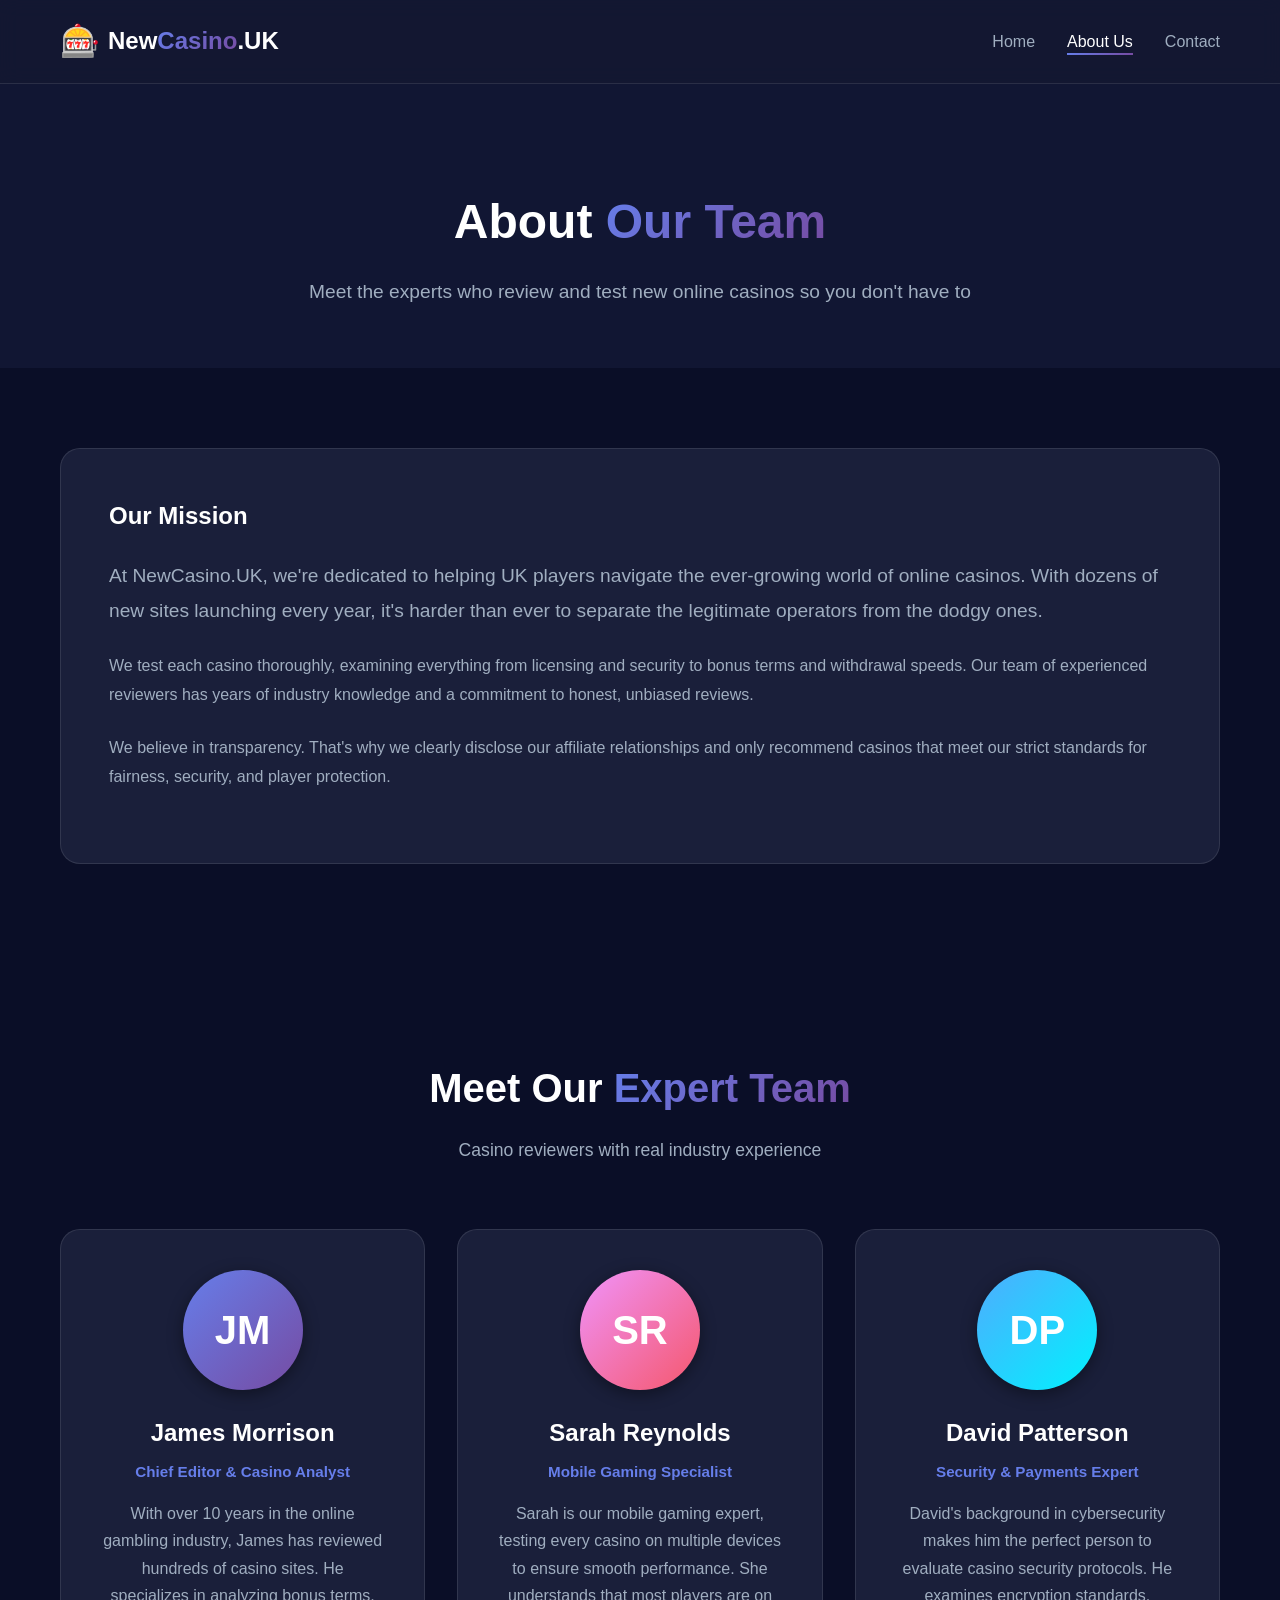
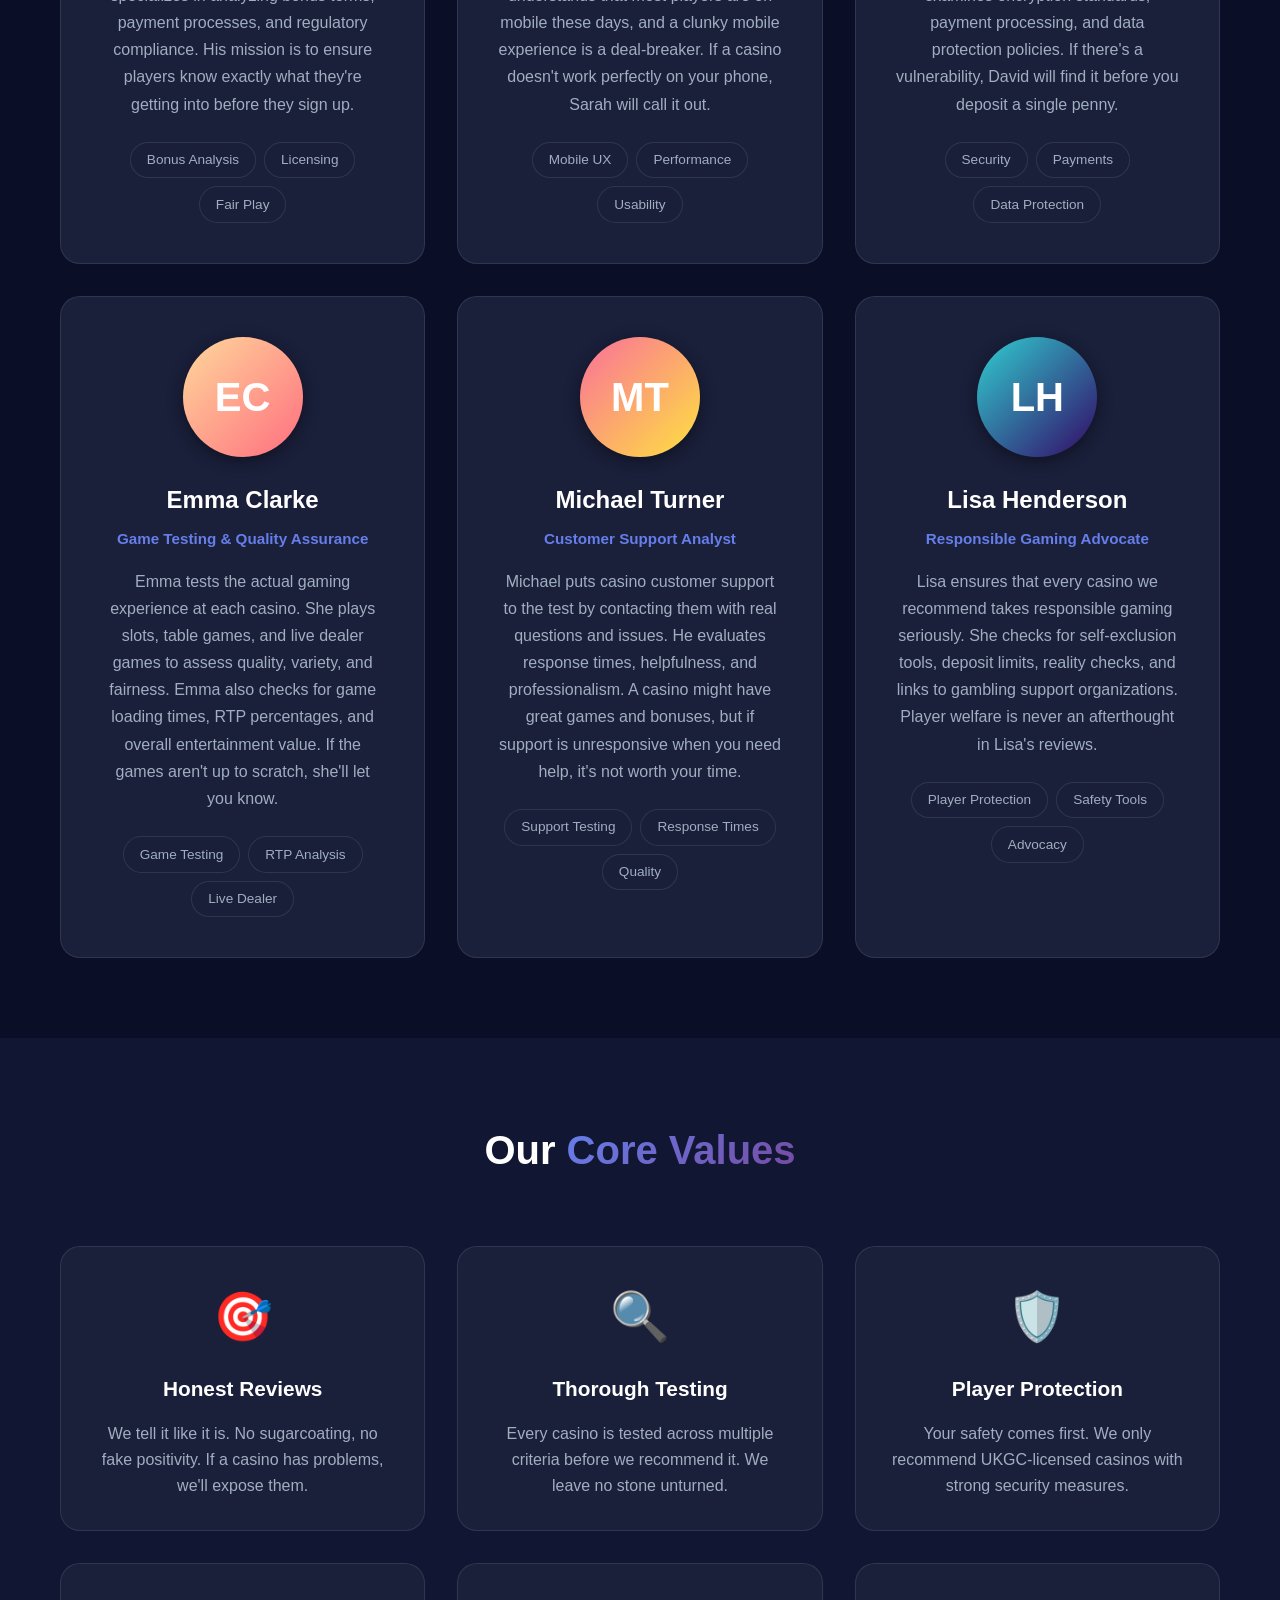
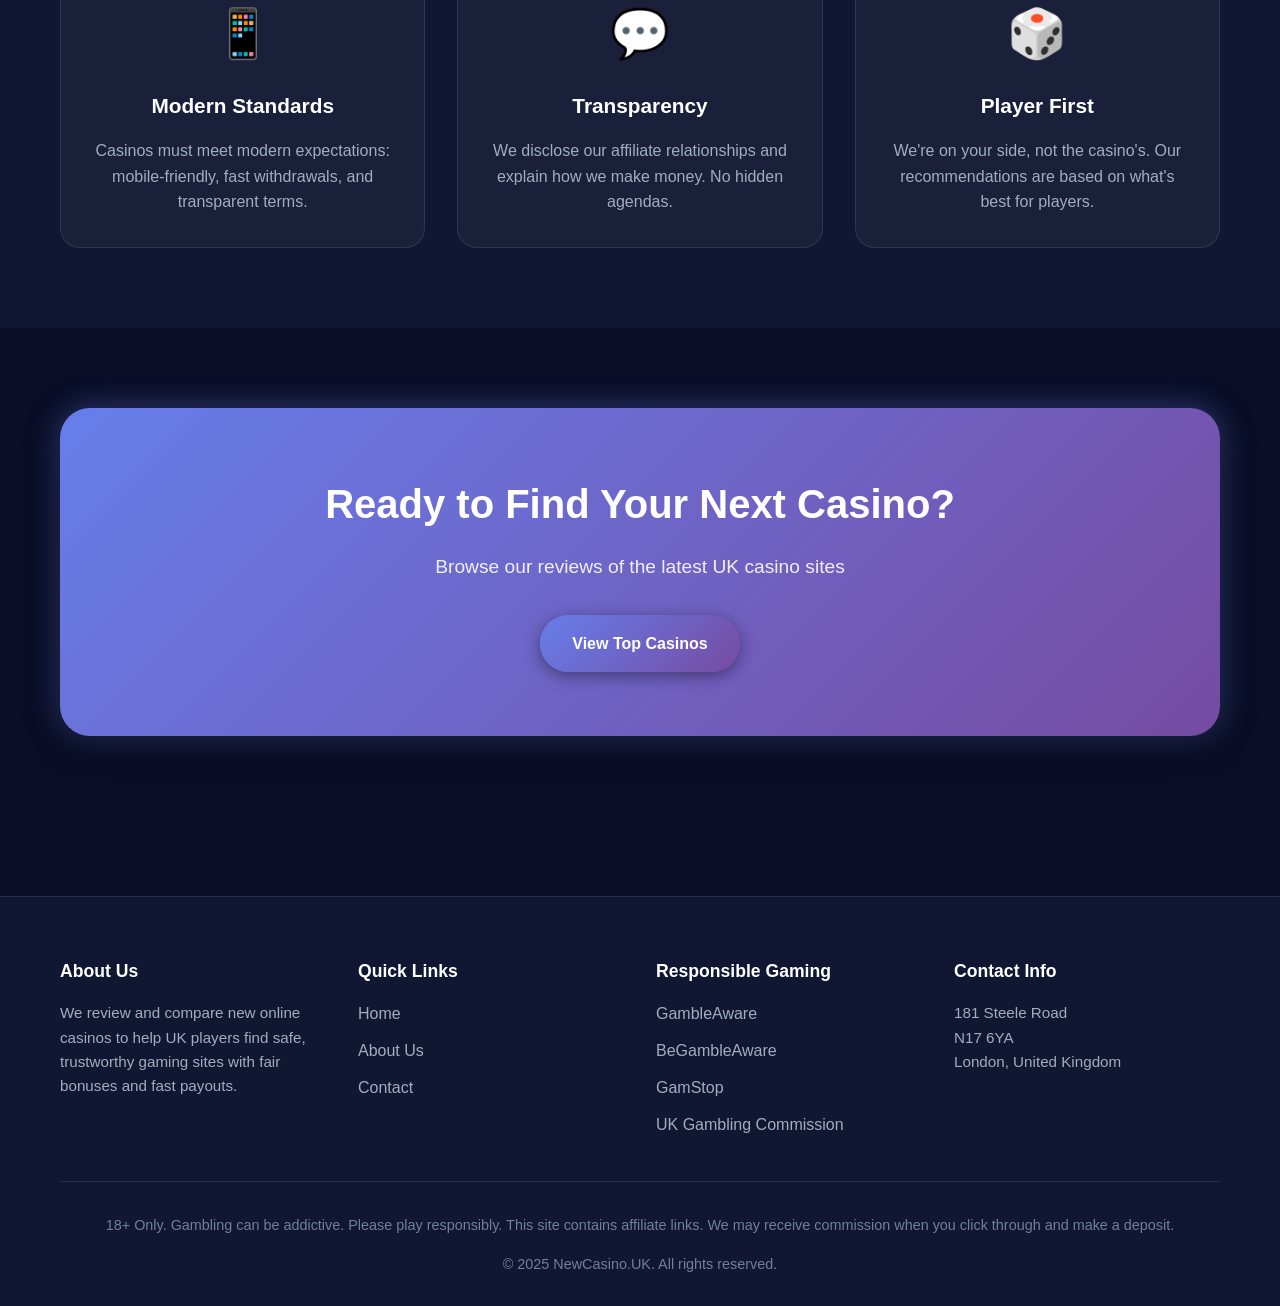
==== about.html @ 3e22e23f "Create modern 3-page casino comparison website Features: - Homepage with hero section, animated stat" ====
<!DOCTYPE html>
<html lang="en">
<head>
    <meta charset="UTF-8">
    <meta name="viewport" content="width=device-width, initial-scale=1.0">
    <title>About Us | New Online Casino UK</title>
    <meta name="description" content="Meet the team behind NewCasino.UK. Expert reviewers dedicated to finding the best new online casinos for UK players.">
    <link rel="stylesheet" href="styles.css">
</head>
<body>
    <!-- Navigation -->
    <nav class="navbar">
        <div class="container">
            <div class="nav-brand">
                <span class="logo-icon">🎰</span>
                <span class="logo-text">New<span class="gradient-text">Casino</span>.UK</span>
            </div>
            <ul class="nav-menu">
                <li><a href="index.html">Home</a></li>
                <li><a href="about.html" class="active">About Us</a></li>
                <li><a href="contact.html">Contact</a></li>
            </ul>
        </div>
    </nav>

    <!-- Page Header -->
    <section class="page-header">
        <div class="container">
            <h1>About <span class="gradient-text">Our Team</span></h1>
            <p>Meet the experts who review and test new online casinos so you don't have to</p>
        </div>
    </section>

    <!-- Mission Section -->
    <section class="mission-section">
        <div class="container">
            <div class="content-card">
                <h2>Our Mission</h2>
                <p class="intro-text">
                    At NewCasino.UK, we're dedicated to helping UK players navigate the ever-growing world of online casinos. With dozens of new sites launching every year, it's harder than ever to separate the legitimate operators from the dodgy ones.
                </p>
                <p>
                    We test each casino thoroughly, examining everything from licensing and security to bonus terms and withdrawal speeds. Our team of experienced reviewers has years of industry knowledge and a commitment to honest, unbiased reviews.
                </p>
                <p>
                    We believe in transparency. That's why we clearly disclose our affiliate relationships and only recommend casinos that meet our strict standards for fairness, security, and player protection.
                </p>
            </div>
        </div>
    </section>

    <!-- Team Section -->
    <section class="team-section">
        <div class="container">
            <div class="section-header">
                <h2>Meet Our <span class="gradient-text">Expert Team</span></h2>
                <p>Casino reviewers with real industry experience</p>
            </div>

            <div class="team-grid">
                <!-- Team Member 1 -->
                <div class="team-card">
                    <div class="avatar-circle gradient-1">
                        <span>JM</span>
                    </div>
                    <h3>James Morrison</h3>
                    <p class="role">Chief Editor & Casino Analyst</p>
                    <p class="bio">
                        With over 10 years in the online gambling industry, James has reviewed hundreds of casino sites. He specializes in analyzing bonus terms, payment processes, and regulatory compliance. His mission is to ensure players know exactly what they're getting into before they sign up.
                    </p>
                    <div class="expertise">
                        <span class="tag">Bonus Analysis</span>
                        <span class="tag">Licensing</span>
                        <span class="tag">Fair Play</span>
                    </div>
                </div>

                <!-- Team Member 2 -->
                <div class="team-card">
                    <div class="avatar-circle gradient-2">
                        <span>SR</span>
                    </div>
                    <h3>Sarah Reynolds</h3>
                    <p class="role">Mobile Gaming Specialist</p>
                    <p class="bio">
                        Sarah is our mobile gaming expert, testing every casino on multiple devices to ensure smooth performance. She understands that most players are on mobile these days, and a clunky mobile experience is a deal-breaker. If a casino doesn't work perfectly on your phone, Sarah will call it out.
                    </p>
                    <div class="expertise">
                        <span class="tag">Mobile UX</span>
                        <span class="tag">Performance</span>
                        <span class="tag">Usability</span>
                    </div>
                </div>

                <!-- Team Member 3 -->
                <div class="team-card">
                    <div class="avatar-circle gradient-3">
                        <span>DP</span>
                    </div>
                    <h3>David Patterson</h3>
                    <p class="role">Security & Payments Expert</p>
                    <p class="bio">
                        David's background in cybersecurity makes him the perfect person to evaluate casino security protocols. He examines encryption standards, payment processing, and data protection policies. If there's a vulnerability, David will find it before you deposit a single penny.
                    </p>
                    <div class="expertise">
                        <span class="tag">Security</span>
                        <span class="tag">Payments</span>
                        <span class="tag">Data Protection</span>
                    </div>
                </div>

                <!-- Team Member 4 -->
                <div class="team-card">
                    <div class="avatar-circle gradient-4">
                        <span>EC</span>
                    </div>
                    <h3>Emma Clarke</h3>
                    <p class="role">Game Testing & Quality Assurance</p>
                    <p class="bio">
                        Emma tests the actual gaming experience at each casino. She plays slots, table games, and live dealer games to assess quality, variety, and fairness. Emma also checks for game loading times, RTP percentages, and overall entertainment value. If the games aren't up to scratch, she'll let you know.
                    </p>
                    <div class="expertise">
                        <span class="tag">Game Testing</span>
                        <span class="tag">RTP Analysis</span>
                        <span class="tag">Live Dealer</span>
                    </div>
                </div>

                <!-- Team Member 5 -->
                <div class="team-card">
                    <div class="avatar-circle gradient-5">
                        <span>MT</span>
                    </div>
                    <h3>Michael Turner</h3>
                    <p class="role">Customer Support Analyst</p>
                    <p class="bio">
                        Michael puts casino customer support to the test by contacting them with real questions and issues. He evaluates response times, helpfulness, and professionalism. A casino might have great games and bonuses, but if support is unresponsive when you need help, it's not worth your time.
                    </p>
                    <div class="expertise">
                        <span class="tag">Support Testing</span>
                        <span class="tag">Response Times</span>
                        <span class="tag">Quality</span>
                    </div>
                </div>

                <!-- Team Member 6 -->
                <div class="team-card">
                    <div class="avatar-circle gradient-6">
                        <span>LH</span>
                    </div>
                    <h3>Lisa Henderson</h3>
                    <p class="role">Responsible Gaming Advocate</p>
                    <p class="bio">
                        Lisa ensures that every casino we recommend takes responsible gaming seriously. She checks for self-exclusion tools, deposit limits, reality checks, and links to gambling support organizations. Player welfare is never an afterthought in Lisa's reviews.
                    </p>
                    <div class="expertise">
                        <span class="tag">Player Protection</span>
                        <span class="tag">Safety Tools</span>
                        <span class="tag">Advocacy</span>
                    </div>
                </div>
            </div>
        </div>
    </section>

    <!-- Values Section -->
    <section class="values-section">
        <div class="container">
            <div class="section-header">
                <h2>Our <span class="gradient-text">Core Values</span></h2>
            </div>

            <div class="values-grid">
                <div class="value-card">
                    <div class="value-icon">🎯</div>
                    <h3>Honest Reviews</h3>
                    <p>We tell it like it is. No sugarcoating, no fake positivity. If a casino has problems, we'll expose them.</p>
                </div>

                <div class="value-card">
                    <div class="value-icon">🔍</div>
                    <h3>Thorough Testing</h3>
                    <p>Every casino is tested across multiple criteria before we recommend it. We leave no stone unturned.</p>
                </div>

                <div class="value-card">
                    <div class="value-icon">🛡️</div>
                    <h3>Player Protection</h3>
                    <p>Your safety comes first. We only recommend UKGC-licensed casinos with strong security measures.</p>
                </div>

                <div class="value-card">
                    <div class="value-icon">📱</div>
                    <h3>Modern Standards</h3>
                    <p>Casinos must meet modern expectations: mobile-friendly, fast withdrawals, and transparent terms.</p>
                </div>

                <div class="value-card">
                    <div class="value-icon">💬</div>
                    <h3>Transparency</h3>
                    <p>We disclose our affiliate relationships and explain how we make money. No hidden agendas.</p>
                </div>

                <div class="value-card">
                    <div class="value-icon">🎲</div>
                    <h3>Player First</h3>
                    <p>We're on your side, not the casino's. Our recommendations are based on what's best for players.</p>
                </div>
            </div>
        </div>
    </section>

    <!-- CTA Section -->
    <section class="cta-section">
        <div class="container">
            <div class="cta-card">
                <h2>Ready to Find Your Next Casino?</h2>
                <p>Browse our reviews of the latest UK casino sites</p>
                <a href="index.html#casinos" class="btn btn-primary">View Top Casinos</a>
            </div>
        </div>
    </section>

    <!-- Footer -->
    <footer class="footer">
        <div class="container">
            <div class="footer-grid">
                <div class="footer-col">
                    <h4>About Us</h4>
                    <p>We review and compare new online casinos to help UK players find safe, trustworthy gaming sites with fair bonuses and fast payouts.</p>
                </div>
                <div class="footer-col">
                    <h4>Quick Links</h4>
                    <ul>
                        <li><a href="index.html">Home</a></li>
                        <li><a href="about.html">About Us</a></li>
                        <li><a href="contact.html">Contact</a></li>
                    </ul>
                </div>
                <div class="footer-col">
                    <h4>Responsible Gaming</h4>
                    <ul>
                        <li><a href="https://www.gambleaware.org" target="_blank" rel="noopener">GambleAware</a></li>
                        <li><a href="https://www.begambleaware.org" target="_blank" rel="noopener">BeGambleAware</a></li>
                        <li><a href="https://www.gamstop.co.uk" target="_blank" rel="noopener">GamStop</a></li>
                        <li><a href="https://www.gamblingcommission.gov.uk" target="_blank" rel="noopener">UK Gambling Commission</a></li>
                    </ul>
                </div>
                <div class="footer-col">
                    <h4>Contact Info</h4>
                    <p>181 Steele Road<br>N17 6YA<br>London, United Kingdom</p>
                </div>
            </div>
            <div class="footer-bottom">
                <p class="disclaimer">
                    18+ Only. Gambling can be addictive. Please play responsibly. This site contains affiliate links. We may receive commission when you click through and make a deposit.
                </p>
                <p>&copy; 2025 NewCasino.UK. All rights reserved.</p>
            </div>
        </div>
    </footer>

    <script src="script.js"></script>
</body>
</html>
---- styles.css ----
/* ====================================
   RESET & BASE STYLES
   ==================================== */
* {
    margin: 0;
    padding: 0;
    box-sizing: border-box;
}

:root {
    /* Dark Theme Colors */
    --bg-primary: #0a0e27;
    --bg-secondary: #111633;
    --bg-card: #1a1f3a;
    --bg-card-hover: #202747;

    /* Gradient Colors */
    --gradient-primary: linear-gradient(135deg, #667eea 0%, #764ba2 100%);
    --gradient-secondary: linear-gradient(135deg, #f093fb 0%, #f5576c 100%);
    --gradient-success: linear-gradient(135deg, #4facfe 0%, #00f2fe 100%);
    --gradient-gold: linear-gradient(135deg, #ffd89b 0%, #ff6e7f 100%);

    /* Text Colors */
    --text-primary: #ffffff;
    --text-secondary: #a0aec0;
    --text-muted: #718096;

    /* Accent Colors */
    --accent-purple: #667eea;
    --accent-pink: #f093fb;
    --accent-blue: #4facfe;
    --accent-gold: #ffd89b;

    /* Glass Effect */
    --glass-bg: rgba(26, 31, 58, 0.6);
    --glass-border: rgba(255, 255, 255, 0.1);

    /* Shadows & Glows */
    --shadow-sm: 0 2px 8px rgba(0, 0, 0, 0.3);
    --shadow-md: 0 4px 16px rgba(0, 0, 0, 0.4);
    --shadow-lg: 0 8px 32px rgba(0, 0, 0, 0.5);
    --glow-purple: 0 0 30px rgba(102, 126, 234, 0.5);
    --glow-pink: 0 0 30px rgba(240, 147, 251, 0.5);
}

body {
    font-family: -apple-system, BlinkMacSystemFont, 'Segoe UI', Roboto, 'Helvetica Neue', Arial, sans-serif;
    background: var(--bg-primary);
    color: var(--text-primary);
    line-height: 1.6;
    overflow-x: hidden;
}

.container {
    max-width: 1200px;
    margin: 0 auto;
    padding: 0 20px;
}

/* ====================================
   NAVIGATION
   ==================================== */
.navbar {
    background: var(--glass-bg);
    backdrop-filter: blur(10px);
    border-bottom: 1px solid var(--glass-border);
    padding: 1rem 0;
    position: sticky;
    top: 0;
    z-index: 1000;
    animation: slideDown 0.5s ease;
}

@keyframes slideDown {
    from {
        transform: translateY(-100%);
        opacity: 0;
    }
    to {
        transform: translateY(0);
        opacity: 1;
    }
}

.navbar .container {
    display: flex;
    justify-content: space-between;
    align-items: center;
}

.nav-brand {
    display: flex;
    align-items: center;
    gap: 0.5rem;
    font-size: 1.5rem;
    font-weight: bold;
}

.logo-icon {
    font-size: 2rem;
}

.logo-text {
    color: var(--text-primary);
}

.gradient-text {
    background: var(--gradient-primary);
    -webkit-background-clip: text;
    -webkit-text-fill-color: transparent;
    background-clip: text;
}

.nav-menu {
    display: flex;
    list-style: none;
    gap: 2rem;
}

.nav-menu a {
    color: var(--text-secondary);
    text-decoration: none;
    font-weight: 500;
    transition: color 0.3s ease;
    position: relative;
}

.nav-menu a:hover,
.nav-menu a.active {
    color: var(--text-primary);
}

.nav-menu a::after {
    content: '';
    position: absolute;
    bottom: -5px;
    left: 0;
    width: 0;
    height: 2px;
    background: var(--gradient-primary);
    transition: width 0.3s ease;
}

.nav-menu a:hover::after,
.nav-menu a.active::after {
    width: 100%;
}

/* ====================================
   HERO SECTION
   ==================================== */
.hero {
    position: relative;
    padding: 120px 0 80px;
    overflow: hidden;
}

.hero-background {
    position: absolute;
    top: 0;
    left: 0;
    right: 0;
    bottom: 0;
    background:
        radial-gradient(circle at 20% 50%, rgba(102, 126, 234, 0.15) 0%, transparent 50%),
        radial-gradient(circle at 80% 50%, rgba(240, 147, 251, 0.15) 0%, transparent 50%);
    animation: gradientShift 15s ease infinite;
}

@keyframes gradientShift {
    0%, 100% { opacity: 1; }
    50% { opacity: 0.7; }
}

.hero .container {
    position: relative;
    z-index: 1;
    text-align: center;
}

.hero-badge {
    display: inline-block;
    padding: 0.5rem 1.5rem;
    background: var(--glass-bg);
    border: 1px solid var(--glass-border);
    border-radius: 50px;
    font-size: 0.9rem;
    margin-bottom: 2rem;
    animation: fadeInUp 0.8s ease;
}

.glow-badge {
    box-shadow: var(--glow-purple);
    animation: pulse 3s ease infinite;
}

@keyframes pulse {
    0%, 100% { box-shadow: var(--glow-purple); }
    50% { box-shadow: 0 0 40px rgba(102, 126, 234, 0.7); }
}

@keyframes fadeInUp {
    from {
        transform: translateY(30px);
        opacity: 0;
    }
    to {
        transform: translateY(0);
        opacity: 1;
    }
}

.hero-title {
    font-size: 3.5rem;
    font-weight: 800;
    line-height: 1.2;
    margin-bottom: 1.5rem;
    animation: fadeInUp 1s ease;
}

.gradient-text-hero {
    background: var(--gradient-primary);
    -webkit-background-clip: text;
    -webkit-text-fill-color: transparent;
    background-clip: text;
    animation: gradientText 3s ease infinite;
    background-size: 200% 200%;
}

@keyframes gradientText {
    0%, 100% { background-position: 0% 50%; }
    50% { background-position: 100% 50%; }
}

.hero-subtitle {
    font-size: 1.2rem;
    color: var(--text-secondary);
    margin-bottom: 2.5rem;
    animation: fadeInUp 1.2s ease;
}

.hero-cta {
    display: flex;
    gap: 1rem;
    justify-content: center;
    animation: fadeInUp 1.4s ease;
}

/* ====================================
   BUTTONS
   ==================================== */
.btn {
    display: inline-block;
    padding: 1rem 2rem;
    border-radius: 50px;
    font-weight: 600;
    text-decoration: none;
    transition: all 0.3s ease;
    border: none;
    cursor: pointer;
    font-size: 1rem;
}

.btn-primary {
    background: var(--gradient-primary);
    color: var(--text-primary);
    box-shadow: var(--shadow-md);
}

.btn-primary:hover {
    transform: translateY(-3px);
    box-shadow: var(--glow-purple);
}

.btn-secondary {
    background: var(--glass-bg);
    color: var(--text-primary);
    border: 1px solid var(--glass-border);
    backdrop-filter: blur(10px);
}

.btn-secondary:hover {
    background: var(--bg-card-hover);
    border-color: var(--accent-purple);
}

.btn-casino {
    width: 100%;
    background: var(--gradient-primary);
    color: var(--text-primary);
    box-shadow: var(--shadow-sm);
    text-align: center;
}

.btn-casino:hover {
    transform: translateY(-2px);
    box-shadow: var(--glow-purple);
}

/* ====================================
   STATS SECTION
   ==================================== */
.stats-section {
    padding: 60px 0;
    background: var(--bg-secondary);
}

.stats-grid {
    display: grid;
    grid-template-columns: repeat(auto-fit, minmax(250px, 1fr));
    gap: 2rem;
}

.stat-card {
    text-align: center;
    padding: 2rem;
    background: var(--glass-bg);
    backdrop-filter: blur(10px);
    border: 1px solid var(--glass-border);
    border-radius: 20px;
    transition: all 0.3s ease;
    animation: fadeInUp 0.6s ease;
}

.stat-card:hover {
    transform: translateY(-5px);
    border-color: var(--accent-purple);
    box-shadow: var(--glow-purple);
}

.stat-number {
    font-size: 3rem;
    font-weight: 800;
    background: var(--gradient-primary);
    -webkit-background-clip: text;
    -webkit-text-fill-color: transparent;
    background-clip: text;
    margin-bottom: 0.5rem;
}

.stat-label {
    color: var(--text-secondary);
    font-size: 1.1rem;
}

/* ====================================
   CASINO CARDS
   ==================================== */
.casino-section {
    padding: 80px 0;
}

.section-header {
    text-align: center;
    margin-bottom: 4rem;
}

.section-header h2 {
    font-size: 2.5rem;
    margin-bottom: 1rem;
}

.section-header p {
    color: var(--text-secondary);
    font-size: 1.1rem;
}

.casino-grid {
    display: grid;
    grid-template-columns: repeat(auto-fill, minmax(320px, 1fr));
    gap: 2rem;
}

.casino-card {
    background: var(--bg-card);
    border: 1px solid var(--glass-border);
    border-radius: 20px;
    padding: 2rem;
    position: relative;
    transition: all 0.3s ease;
    animation: fadeInUp 0.6s ease;
}

.casino-card:hover {
    transform: translateY(-10px);
    border-color: var(--accent-purple);
    box-shadow: var(--shadow-lg), var(--glow-purple);
}

.casino-card.featured {
    border: 2px solid var(--accent-purple);
    box-shadow: var(--glow-purple);
}

.casino-badge {
    position: absolute;
    top: 1rem;
    right: 1rem;
    padding: 0.4rem 1rem;
    border-radius: 50px;
    font-size: 0.75rem;
    font-weight: 700;
    text-transform: uppercase;
}

.new-badge {
    background: var(--gradient-success);
}

.featured-badge {
    background: var(--gradient-primary);
}

.hot-badge {
    background: var(--gradient-secondary);
}

.no-deposit-badge {
    background: var(--gradient-gold);
    color: #333;
}

.code-badge {
    background: linear-gradient(135deg, #a8edea 0%, #fed6e3 100%);
    color: #333;
}

.fast-badge {
    background: linear-gradient(135deg, #ff9a9e 0%, #fecfef 100%);
    color: #333;
}

.popular-badge {
    background: linear-gradient(135deg, #ffecd2 0%, #fcb69f 100%);
    color: #333;
}

.kyc-badge {
    background: linear-gradient(135deg, #c1dfc4 0%, #deecdd 100%);
    color: #333;
}

.casino-header {
    margin-bottom: 1.5rem;
}

.casino-name {
    font-size: 1.5rem;
    margin-bottom: 0.5rem;
}

.casino-rating {
    color: var(--accent-gold);
    font-size: 1.2rem;
}

.casino-bonus {
    background: var(--glass-bg);
    border-radius: 15px;
    padding: 1.5rem;
    margin-bottom: 1.5rem;
    text-align: center;
}

.bonus-title {
    font-size: 0.85rem;
    color: var(--text-secondary);
    margin-bottom: 0.5rem;
    text-transform: uppercase;
    letter-spacing: 1px;
}

.bonus-amount {
    font-size: 1.8rem;
    font-weight: 800;
    background: var(--gradient-primary);
    -webkit-background-clip: text;
    -webkit-text-fill-color: transparent;
    background-clip: text;
    margin-bottom: 0.3rem;
}

.bonus-subtitle {
    font-size: 0.9rem;
    color: var(--text-secondary);
}

.casino-features {
    margin-bottom: 1.5rem;
}

.feature {
    color: var(--text-secondary);
    padding: 0.5rem 0;
    font-size: 0.95rem;
}

/* ====================================
   CONTENT SECTIONS
   ==================================== */
.guide-section {
    padding: 80px 0;
    background: var(--bg-secondary);
}

.content-card {
    background: var(--bg-card);
    border: 1px solid var(--glass-border);
    border-radius: 20px;
    padding: 3rem;
    margin-bottom: 2rem;
    animation: fadeInUp 0.6s ease;
}

.content-card h2,
.content-card h3 {
    margin-bottom: 1.5rem;
    color: var(--text-primary);
}

.content-card h3 {
    font-size: 1.8rem;
}

.content-card p {
    margin-bottom: 1.5rem;
    color: var(--text-secondary);
    line-height: 1.8;
}

.intro-text {
    font-size: 1.2rem;
    color: var(--text-primary);
}

/* ====================================
   FEATURE BOXES
   ==================================== */
.features-grid {
    display: grid;
    grid-template-columns: repeat(auto-fit, minmax(300px, 1fr));
    gap: 2rem;
    margin: 3rem 0;
}

.feature-box {
    background: var(--bg-card);
    border: 1px solid var(--glass-border);
    border-radius: 20px;
    padding: 2.5rem;
    text-align: center;
    transition: all 0.3s ease;
    animation: fadeInUp 0.6s ease;
}

.feature-box:hover {
    transform: scale(1.05);
    border-color: var(--accent-purple);
    box-shadow: var(--glow-purple);
}

.feature-icon {
    font-size: 3rem;
    margin-bottom: 1rem;
}

.feature-box h3 {
    margin-bottom: 0.5rem;
    font-size: 1.3rem;
}

.feature-box p {
    color: var(--text-secondary);
}

/* ====================================
   CHECKLIST
   ==================================== */
.checklist {
    margin: 2rem 0;
}

.checklist-item {
    display: flex;
    gap: 1rem;
    padding: 1rem 0;
    border-bottom: 1px solid var(--glass-border);
}

.checklist-item:last-child {
    border-bottom: none;
}

.check-icon {
    font-size: 1.5rem;
    color: var(--accent-blue);
    flex-shrink: 0;
}

.warning-text {
    background: rgba(255, 193, 7, 0.1);
    border-left: 4px solid #ffc107;
    padding: 1rem;
    border-radius: 10px;
    color: var(--text-secondary);
}

.highlight-text {
    background: rgba(102, 126, 234, 0.1);
    border-left: 4px solid var(--accent-purple);
    padding: 1rem;
    border-radius: 10px;
}

/* ====================================
   INFO CARDS
   ==================================== */
.info-grid {
    display: grid;
    grid-template-columns: repeat(auto-fit, minmax(280px, 1fr));
    gap: 2rem;
    margin: 2rem 0;
}

.info-card {
    background: var(--glass-bg);
    border: 1px solid var(--glass-border);
    border-radius: 15px;
    padding: 2rem;
    transition: all 0.3s ease;
}

.info-card:hover {
    transform: translateY(-5px);
    border-color: var(--accent-purple);
}

.info-card h4 {
    margin-bottom: 1rem;
    font-size: 1.2rem;
}

.info-card p {
    color: var(--text-secondary);
    font-size: 0.95rem;
}

/* ====================================
   ABOUT PAGE - TEAM SECTION
   ==================================== */
.page-header {
    padding: 100px 0 60px;
    text-align: center;
    background: var(--bg-secondary);
}

.page-header h1 {
    font-size: 3rem;
    margin-bottom: 1rem;
}

.page-header p {
    font-size: 1.2rem;
    color: var(--text-secondary);
}

.mission-section,
.team-section,
.values-section {
    padding: 80px 0;
}

.team-grid {
    display: grid;
    grid-template-columns: repeat(auto-fit, minmax(320px, 1fr));
    gap: 2rem;
}

.team-card {
    background: var(--bg-card);
    border: 1px solid var(--glass-border);
    border-radius: 20px;
    padding: 2.5rem;
    text-align: center;
    transition: all 0.3s ease;
    animation: fadeInUp 0.6s ease;
}

.team-card:hover {
    transform: translateY(-10px);
    border-color: var(--accent-purple);
    box-shadow: var(--shadow-lg), var(--glow-purple);
}

.avatar-circle {
    width: 120px;
    height: 120px;
    border-radius: 50%;
    display: flex;
    align-items: center;
    justify-content: center;
    margin: 0 auto 1.5rem;
    font-size: 2.5rem;
    font-weight: 700;
    color: white;
    box-shadow: var(--shadow-md);
}

.gradient-1 { background: var(--gradient-primary); }
.gradient-2 { background: var(--gradient-secondary); }
.gradient-3 { background: var(--gradient-success); }
.gradient-4 { background: var(--gradient-gold); }
.gradient-5 { background: linear-gradient(135deg, #fa709a 0%, #fee140 100%); }
.gradient-6 { background: linear-gradient(135deg, #30cfd0 0%, #330867 100%); }

.team-card h3 {
    font-size: 1.5rem;
    margin-bottom: 0.5rem;
}

.role {
    color: var(--accent-purple);
    font-weight: 600;
    margin-bottom: 1rem;
    font-size: 0.95rem;
}

.bio {
    color: var(--text-secondary);
    line-height: 1.7;
    margin-bottom: 1.5rem;
}

.expertise {
    display: flex;
    flex-wrap: wrap;
    gap: 0.5rem;
    justify-content: center;
}

.tag {
    background: var(--glass-bg);
    border: 1px solid var(--glass-border);
    padding: 0.4rem 1rem;
    border-radius: 50px;
    font-size: 0.85rem;
    color: var(--text-secondary);
}

/* ====================================
   VALUES SECTION
   ==================================== */
.values-section {
    background: var(--bg-secondary);
}

.values-grid {
    display: grid;
    grid-template-columns: repeat(auto-fit, minmax(300px, 1fr));
    gap: 2rem;
}

.value-card {
    background: var(--bg-card);
    border: 1px solid var(--glass-border);
    border-radius: 20px;
    padding: 2rem;
    text-align: center;
    transition: all 0.3s ease;
    animation: fadeInUp 0.6s ease;
}

.value-card:hover {
    transform: scale(1.05);
    border-color: var(--accent-purple);
    box-shadow: var(--glow-purple);
}

.value-icon {
    font-size: 3rem;
    margin-bottom: 1rem;
}

.value-card h3 {
    margin-bottom: 1rem;
    font-size: 1.3rem;
}

.value-card p {
    color: var(--text-secondary);
    line-height: 1.6;
}

/* ====================================
   CTA SECTION
   ==================================== */
.cta-section {
    padding: 80px 0;
}

.cta-card {
    background: var(--gradient-primary);
    border-radius: 30px;
    padding: 4rem;
    text-align: center;
    box-shadow: var(--shadow-lg), var(--glow-purple);
}

.cta-card h2 {
    font-size: 2.5rem;
    margin-bottom: 1rem;
}

.cta-card p {
    font-size: 1.2rem;
    margin-bottom: 2rem;
    opacity: 0.9;
}

/* ====================================
   CONTACT PAGE
   ==================================== */
.contact-section {
    padding: 80px 0;
}

.contact-grid {
    display: grid;
    grid-template-columns: 2fr 1fr;
    gap: 3rem;
}

.contact-form-wrapper {
    animation: fadeInUp 0.6s ease;
}

.contact-form {
    margin-top: 2rem;
}

.form-group {
    margin-bottom: 1.5rem;
}

.form-group label {
    display: block;
    margin-bottom: 0.5rem;
    color: var(--text-primary);
    font-weight: 600;
}

.form-group input,
.form-group select,
.form-group textarea {
    width: 100%;
    padding: 1rem;
    background: var(--bg-secondary);
    border: 1px solid var(--glass-border);
    border-radius: 10px;
    color: var(--text-primary);
    font-size: 1rem;
    transition: all 0.3s ease;
}

.form-group input:focus,
.form-group select:focus,
.form-group textarea:focus {
    outline: none;
    border-color: var(--accent-purple);
    box-shadow: 0 0 0 3px rgba(102, 126, 234, 0.1);
}

.form-message {
    margin-top: 1rem;
    padding: 1rem;
    border-radius: 10px;
    display: none;
}

.form-message.success {
    display: block;
    background: rgba(75, 172, 254, 0.1);
    border: 1px solid var(--accent-blue);
    color: var(--accent-blue);
}

.form-message.error {
    display: block;
    background: rgba(245, 87, 108, 0.1);
    border: 1px solid #f5576c;
    color: #f5576c;
}

.contact-info-wrapper {
    display: flex;
    flex-direction: column;
    gap: 1.5rem;
}

.info-card-contact {
    background: var(--bg-card);
    border: 1px solid var(--glass-border);
    border-radius: 20px;
    padding: 2rem;
    text-align: center;
    animation: fadeInUp 0.6s ease;
    transition: all 0.3s ease;
}

.info-card-contact:hover {
    transform: translateY(-5px);
    border-color: var(--accent-purple);
}

.contact-icon {
    font-size: 2.5rem;
    margin-bottom: 1rem;
}

.info-card-contact h3 {
    font-size: 1.2rem;
    margin-bottom: 1rem;
}

.info-card-contact p {
    color: var(--text-secondary);
    line-height: 1.6;
}

.info-card-contact a {
    color: var(--accent-purple);
    text-decoration: none;
    transition: color 0.3s ease;
}

.info-card-contact a:hover {
    color: var(--accent-blue);
}

.small-text {
    font-size: 0.85rem;
    margin-top: 0.5rem;
}

/* ====================================
   FAQ SECTION
   ==================================== */
.faq-section {
    padding: 80px 0;
    background: var(--bg-secondary);
}

.faq-grid {
    display: grid;
    grid-template-columns: repeat(auto-fit, minmax(350px, 1fr));
    gap: 2rem;
}

.faq-card {
    background: var(--bg-card);
    border: 1px solid var(--glass-border);
    border-radius: 20px;
    padding: 2rem;
    transition: all 0.3s ease;
    animation: fadeInUp 0.6s ease;
}

.faq-card:hover {
    transform: translateY(-5px);
    border-color: var(--accent-purple);
}

.faq-card h3 {
    margin-bottom: 1rem;
    font-size: 1.2rem;
}

.faq-card p {
    color: var(--text-secondary);
    line-height: 1.6;
}

/* ====================================
   RESPONSIBLE GAMING SECTION
   ==================================== */
.responsible-gaming-section {
    padding: 80px 0;
}

.responsible-gaming-card {
    background: var(--bg-card);
    border: 2px solid var(--accent-blue);
    border-radius: 30px;
    padding: 3rem;
    text-align: center;
}

.responsible-gaming-card h2 {
    font-size: 2rem;
    margin-bottom: 1rem;
}

.responsible-gaming-card > p {
    color: var(--text-secondary);
    margin-bottom: 2rem;
}

.help-resources {
    display: grid;
    grid-template-columns: repeat(auto-fit, minmax(250px, 1fr));
    gap: 1.5rem;
    margin-top: 2rem;
}

.help-link {
    display: flex;
    align-items: center;
    gap: 1rem;
    background: var(--glass-bg);
    border: 1px solid var(--glass-border);
    border-radius: 15px;
    padding: 1.5rem;
    text-decoration: none;
    transition: all 0.3s ease;
}

.help-link:hover {
    transform: translateY(-5px);
    border-color: var(--accent-blue);
    box-shadow: 0 0 20px rgba(75, 172, 254, 0.3);
}

.help-icon {
    font-size: 2rem;
    flex-shrink: 0;
}

.help-link strong {
    display: block;
    color: var(--text-primary);
    margin-bottom: 0.3rem;
}

.help-link p {
    color: var(--text-secondary);
    font-size: 0.9rem;
    margin: 0;
}

/* ====================================
   FOOTER
   ==================================== */
.footer {
    background: var(--bg-secondary);
    border-top: 1px solid var(--glass-border);
    padding: 60px 0 30px;
    margin-top: 80px;
}

.footer-grid {
    display: grid;
    grid-template-columns: repeat(auto-fit, minmax(250px, 1fr));
    gap: 2rem;
    margin-bottom: 2rem;
}

.footer-col h4 {
    margin-bottom: 1rem;
    font-size: 1.1rem;
}

.footer-col p {
    color: var(--text-secondary);
    line-height: 1.6;
    font-size: 0.95rem;
}

.footer-col ul {
    list-style: none;
}

.footer-col ul li {
    margin-bottom: 0.7rem;
}

.footer-col a {
    color: var(--text-secondary);
    text-decoration: none;
    transition: color 0.3s ease;
}

.footer-col a:hover {
    color: var(--accent-purple);
}

.footer-bottom {
    border-top: 1px solid var(--glass-border);
    padding-top: 2rem;
    text-align: center;
}

.disclaimer {
    color: var(--text-muted);
    font-size: 0.85rem;
    margin-bottom: 1rem;
    line-height: 1.6;
}

.footer-bottom p {
    color: var(--text-muted);
    font-size: 0.9rem;
}

/* ====================================
   RESPONSIVE DESIGN
   ==================================== */
@media (max-width: 768px) {
    .hero-title {
        font-size: 2.5rem;
    }

    .hero-subtitle {
        font-size: 1rem;
    }

    .hero-cta {
        flex-direction: column;
        align-items: center;
    }

    .nav-menu {
        gap: 1rem;
        font-size: 0.9rem;
    }

    .casino-grid {
        grid-template-columns: 1fr;
    }

    .stats-grid {
        grid-template-columns: 1fr;
    }

    .contact-grid {
        grid-template-columns: 1fr;
    }

    .section-header h2 {
        font-size: 2rem;
    }

    .content-card {
        padding: 2rem;
    }

    .cta-card {
        padding: 2.5rem 1.5rem;
    }

    .cta-card h2 {
        font-size: 1.8rem;
    }

    .page-header h1 {
        font-size: 2.2rem;
    }

    .team-grid {
        grid-template-columns: 1fr;
    }

    .values-grid {
        grid-template-columns: 1fr;
    }

    .faq-grid {
        grid-template-columns: 1fr;
    }

    .help-resources {
        grid-template-columns: 1fr;
    }
}

@media (max-width: 480px) {
    .hero-title {
        font-size: 2rem;
    }

    .nav-menu {
        flex-direction: column;
        gap: 0.5rem;
    }

    .logo-text {
        font-size: 1.2rem;
    }

    .btn {
        padding: 0.8rem 1.5rem;
        font-size: 0.9rem;
    }
}

/* ====================================
   SCROLL ANIMATIONS
   ==================================== */
.fade-in {
    opacity: 0;
    transform: translateY(30px);
    transition: opacity 0.6s ease, transform 0.6s ease;
}

.fade-in.visible {
    opacity: 1;
    transform: translateY(0);
}
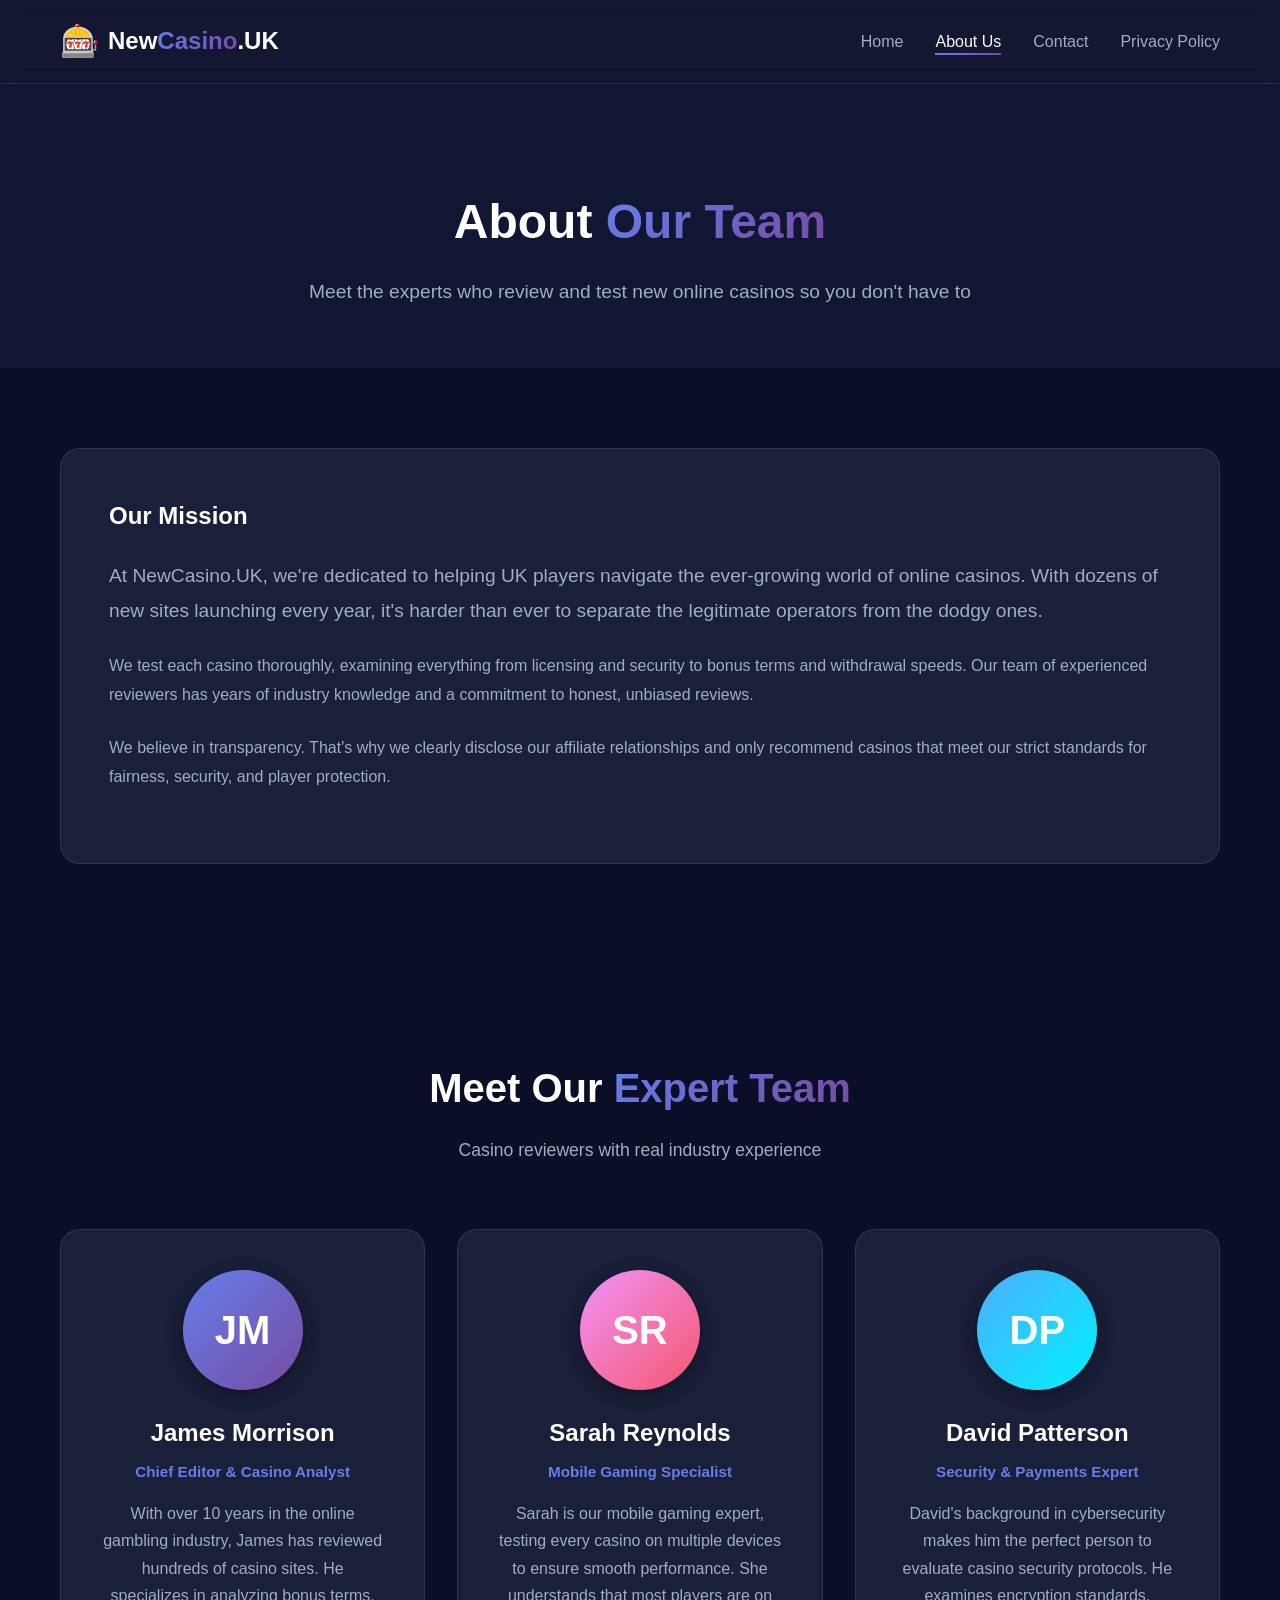
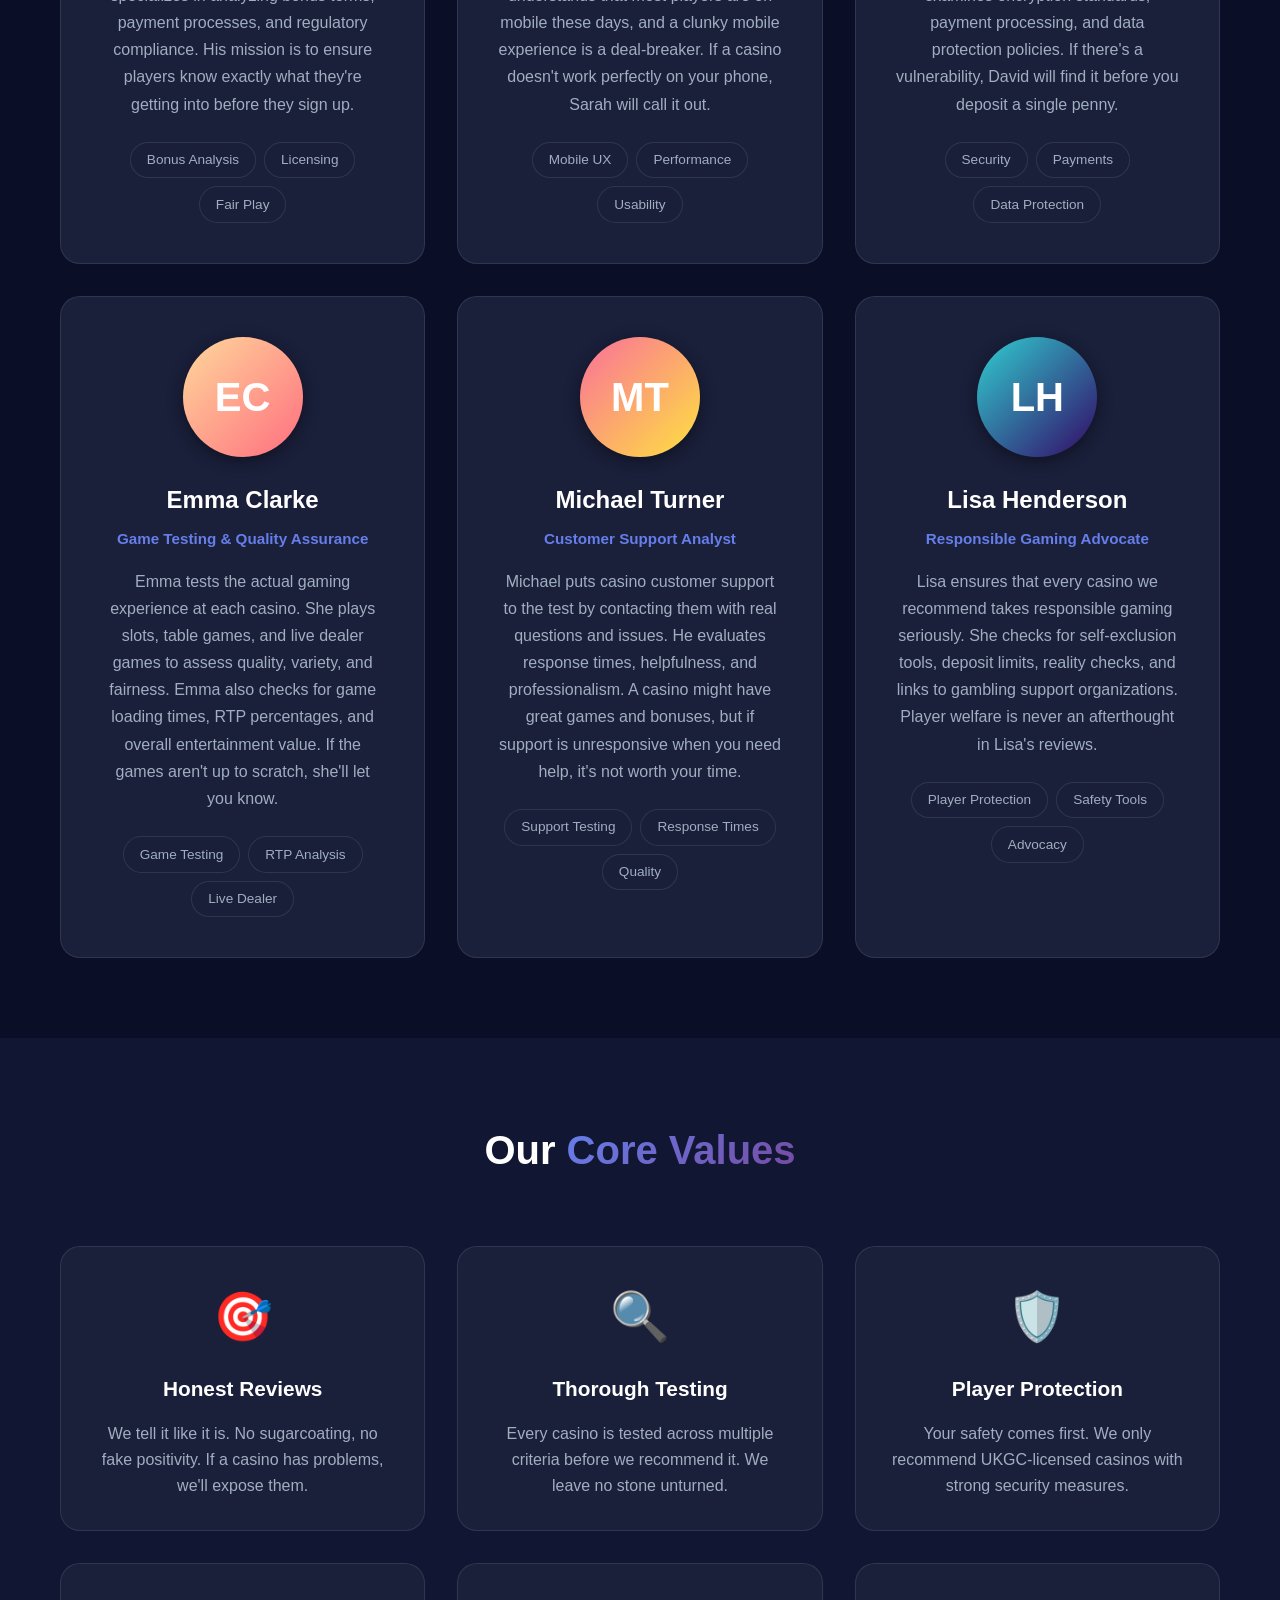
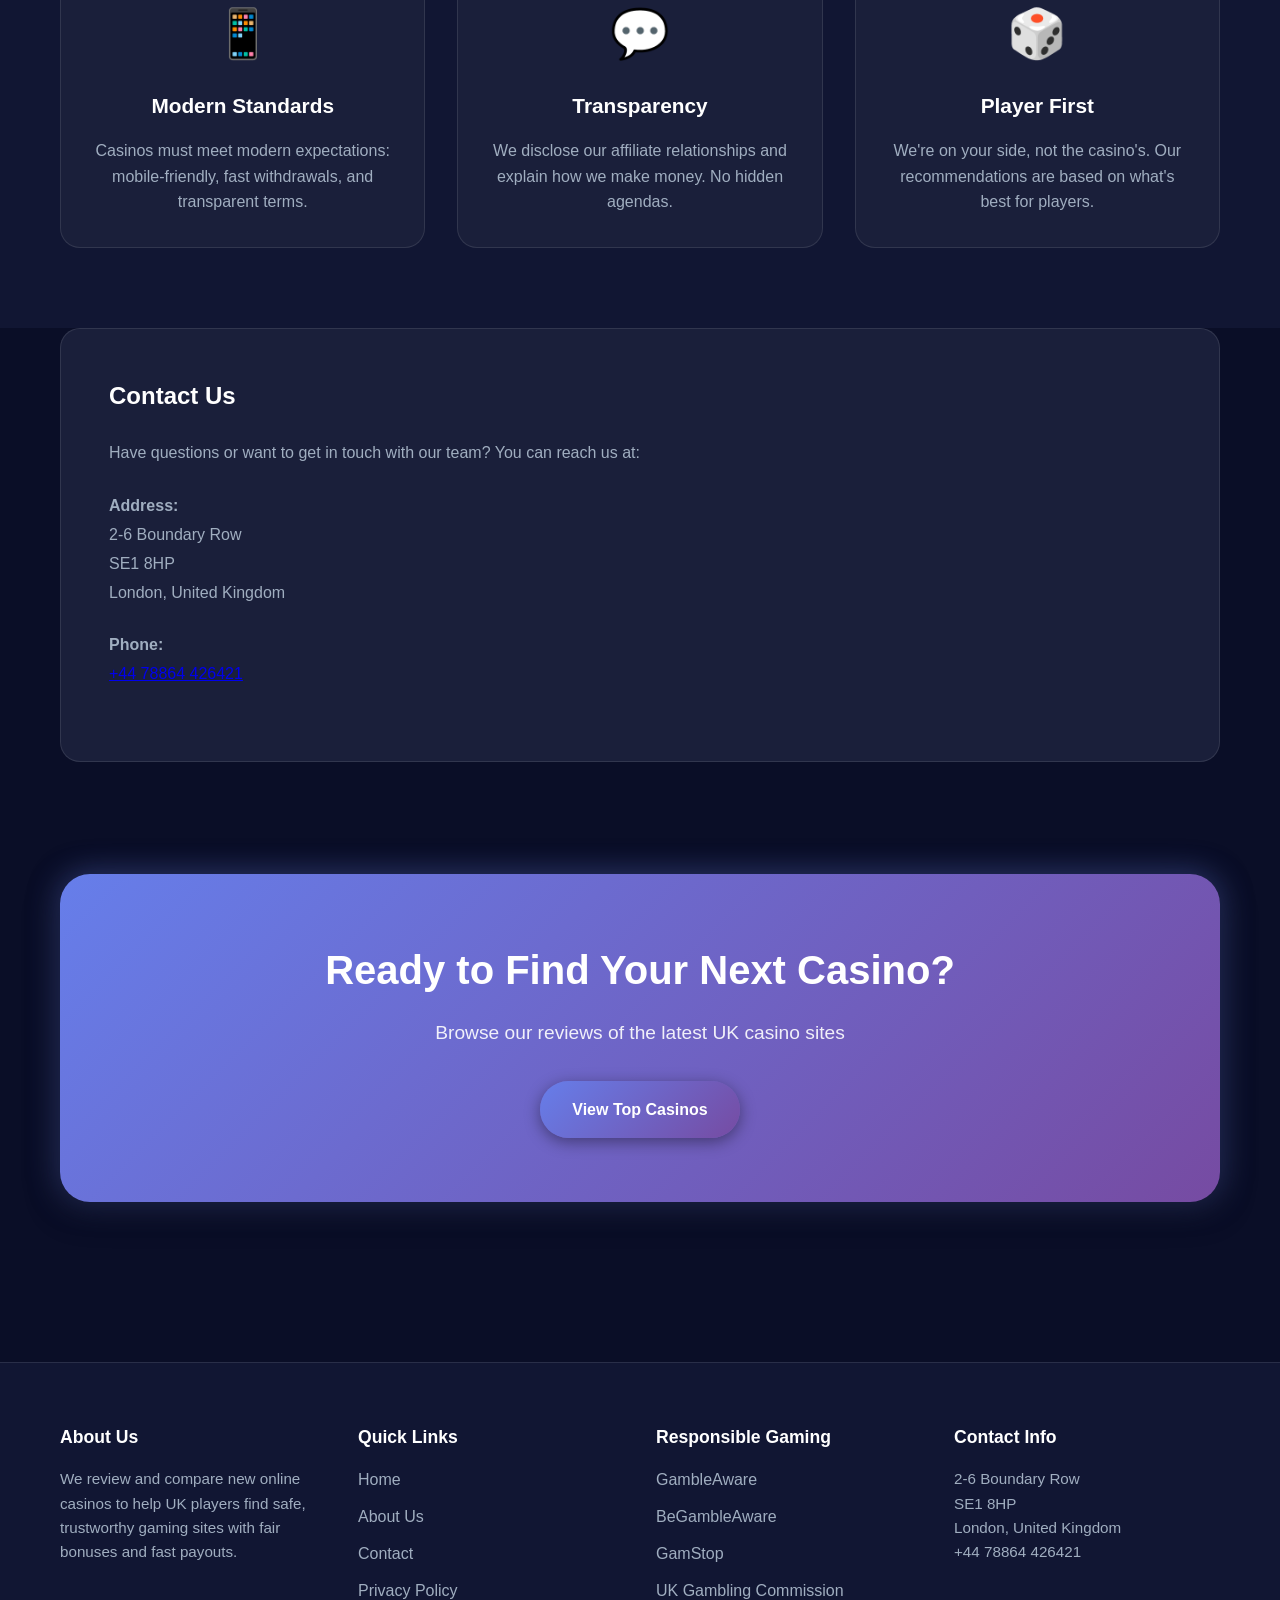
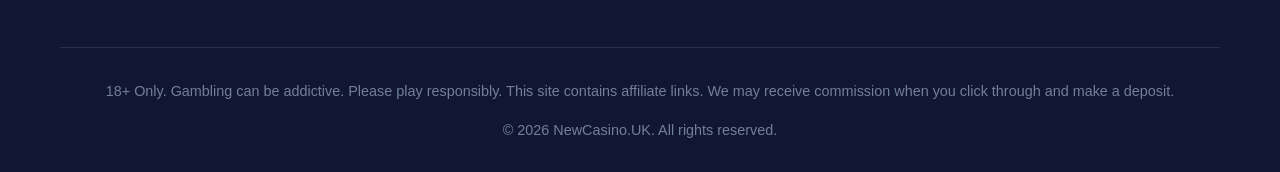
==== commit 914a0a5c: "Update site to 2026, add privacy policy, and update contact information - Updated all dates from 202" ====
--- a/about.html
+++ b/about.html
@@ -19,6 +19,7 @@
                 <li><a href="index.html">Home</a></li>
                 <li><a href="about.html" class="active">About Us</a></li>
                 <li><a href="contact.html">Contact</a></li>
+                <li><a href="privacy.html">Privacy Policy</a></li>
             </ul>
         </div>
     </nav>
@@ -205,6 +206,24 @@
                     <div class="value-icon">🎲</div>
                     <h3>Player First</h3>
                     <p>We're on your side, not the casino's. Our recommendations are based on what's best for players.</p>
+                </div>
+            </div>
+        </div>
+    </section>
+
+    <!-- Contact Info Section -->
+    <section class="contact-info-section">
+        <div class="container">
+            <div class="content-card">
+                <h2>Contact Us</h2>
+                <p>Have questions or want to get in touch with our team? You can reach us at:</p>
+                <div class="contact-details">
+                    <p><strong>Address:</strong><br>
+                    2-6 Boundary Row<br>
+                    SE1 8HP<br>
+                    London, United Kingdom</p>
+                    <p><strong>Phone:</strong><br>
+                    <a href="tel:+4478864426421">+44 78864 426421</a></p>
                 </div>
             </div>
         </div>
@@ -235,6 +254,7 @@
                         <li><a href="index.html">Home</a></li>
                         <li><a href="about.html">About Us</a></li>
                         <li><a href="contact.html">Contact</a></li>
+                        <li><a href="privacy.html">Privacy Policy</a></li>
                     </ul>
                 </div>
                 <div class="footer-col">
@@ -248,14 +268,15 @@
                 </div>
                 <div class="footer-col">
                     <h4>Contact Info</h4>
-                    <p>181 Steele Road<br>N17 6YA<br>London, United Kingdom</p>
+                    <p>2-6 Boundary Row<br>SE1 8HP<br>London, United Kingdom</p>
+                    <p><a href="tel:+4478864426421">+44 78864 426421</a></p>
                 </div>
             </div>
             <div class="footer-bottom">
                 <p class="disclaimer">
                     18+ Only. Gambling can be addictive. Please play responsibly. This site contains affiliate links. We may receive commission when you click through and make a deposit.
                 </p>
-                <p>&copy; 2025 NewCasino.UK. All rights reserved.</p>
+                <p>&copy; 2026 NewCasino.UK. All rights reserved.</p>
             </div>
         </div>
     </footer>
--- a/styles.css
+++ b/styles.css
@@ -295,6 +295,70 @@
 .btn-casino:hover {
     transform: translateY(-2px);
     box-shadow: var(--glow-purple);
+}
+
+/* ====================================
+   ARTICLE METADATA
+   ==================================== */
+.article-meta {
+    padding: 30px 0;
+    background: var(--bg-primary);
+    border-bottom: 1px solid var(--glass-border);
+}
+
+.meta-content {
+    display: flex;
+    justify-content: center;
+    align-items: center;
+    gap: 1.5rem;
+    flex-wrap: wrap;
+    animation: fadeInUp 1.6s ease;
+}
+
+.meta-item {
+    display: flex;
+    align-items: center;
+    gap: 0.5rem;
+    flex-wrap: wrap;
+}
+
+.meta-label {
+    color: var(--text-muted);
+    font-size: 0.9rem;
+    font-weight: 500;
+}
+
+.meta-value {
+    color: var(--text-primary);
+    font-weight: 600;
+    font-size: 0.95rem;
+}
+
+.meta-subtitle {
+    color: var(--accent-purple);
+    font-size: 0.85rem;
+    font-style: italic;
+    margin-left: 0.3rem;
+}
+
+.meta-divider {
+    color: var(--glass-border);
+    font-size: 1.2rem;
+}
+
+@media (max-width: 768px) {
+    .meta-content {
+        flex-direction: column;
+        gap: 0.75rem;
+    }
+
+    .meta-divider {
+        display: none;
+    }
+
+    .meta-item {
+        justify-content: center;
+    }
 }
 
 /* ====================================
